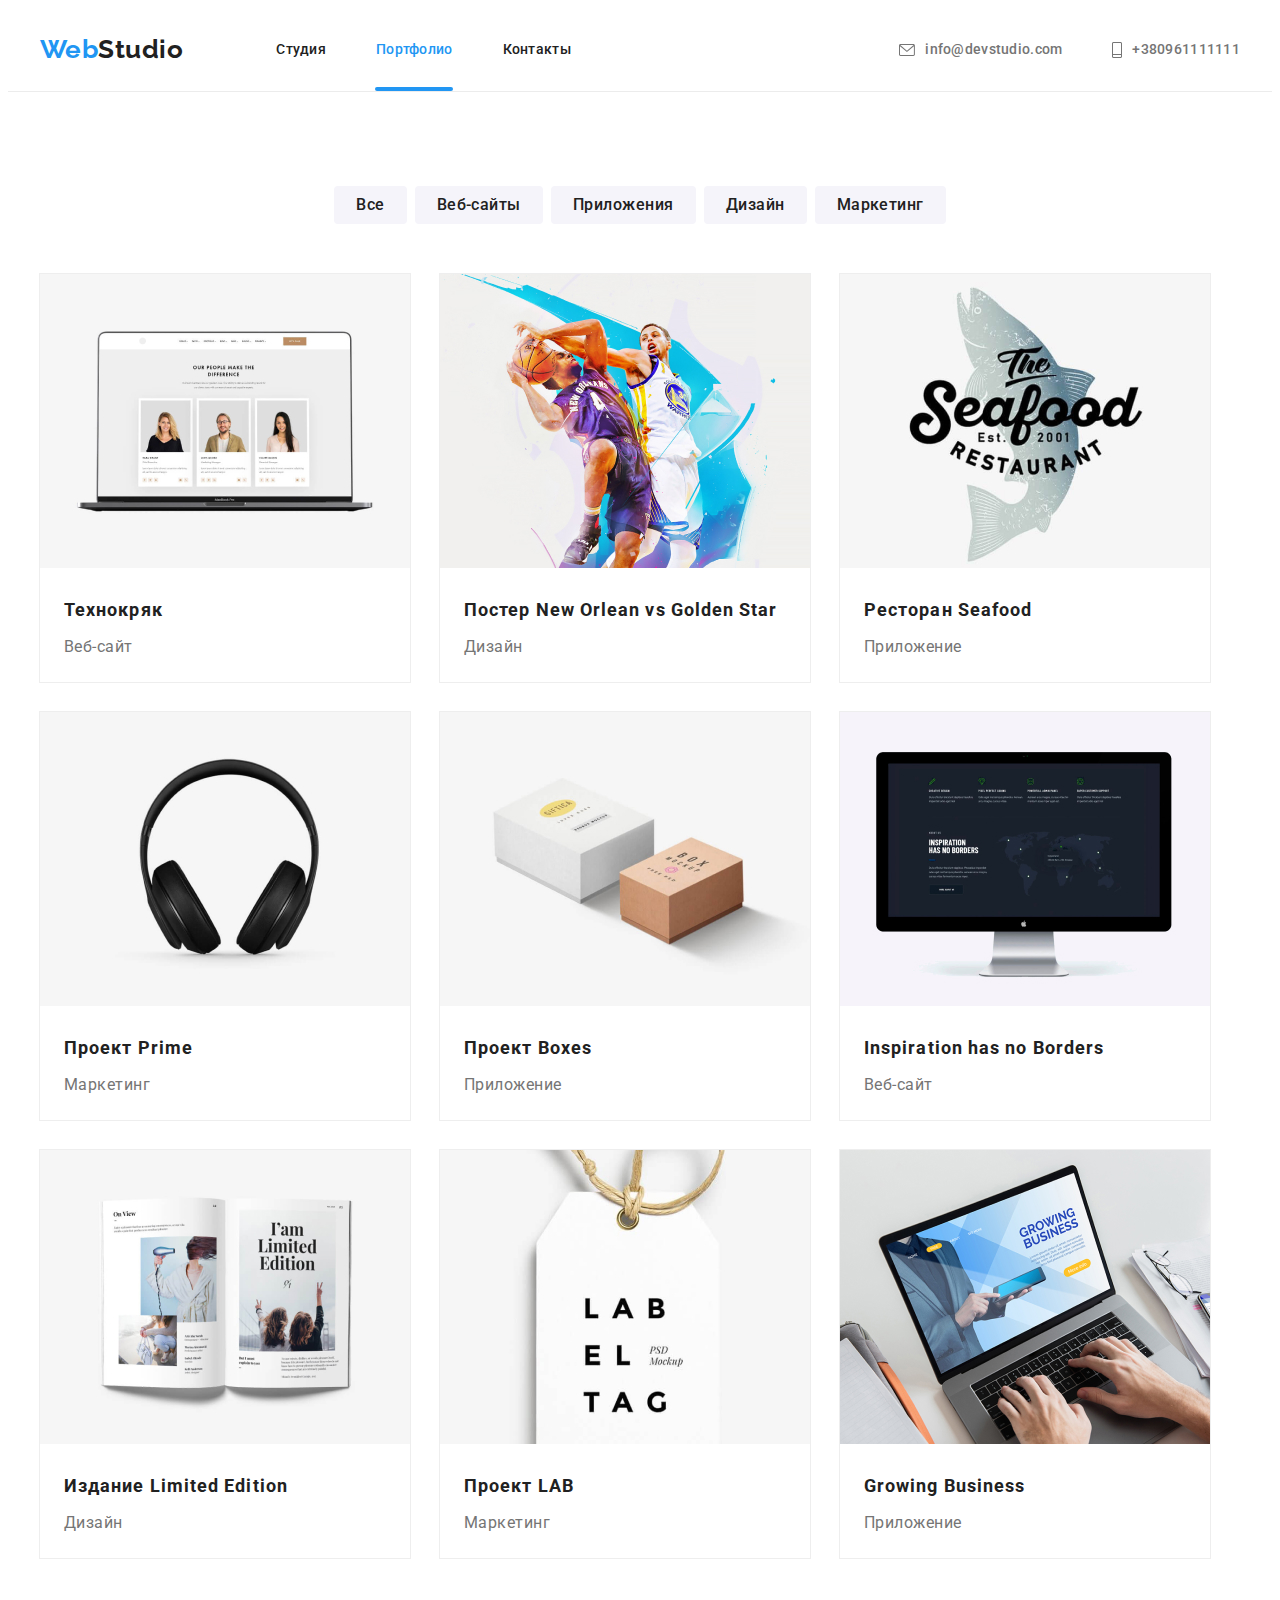
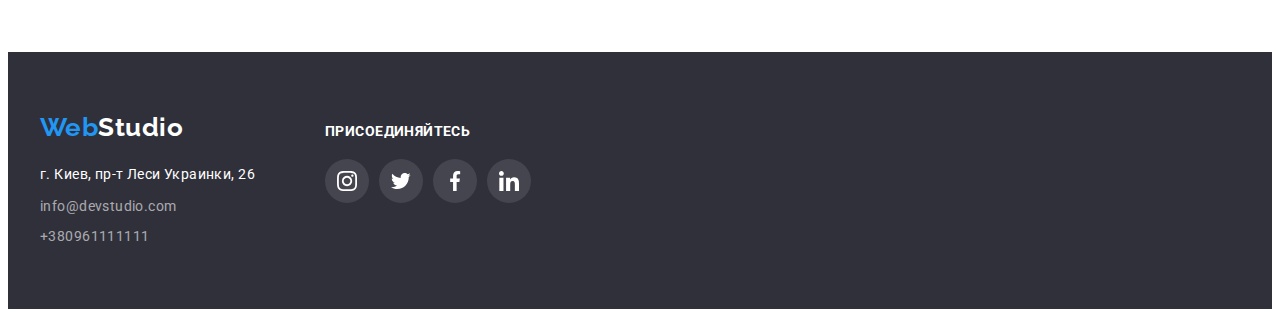
==== portfolio.html @ 8b128178 "INITIAL" ====
<!DOCTYPE html>
<html lang="ru">
<head>
    <meta charset="UTF-8">
    <meta name="viewport" content="width=device-width, initial-scale=1.0">
    <title>Document</title>
    <link rel="stylesheet" href="https://cdnjs.cloudflare.com/ajax/libs/modern-normalize/1.0.0/modern-normalize.min.css"
        integrity="sha512-ISS7cAi1PEhQ8jnbJpJZMd29NlhNj4AWYyLOSp2CE/CsHxTCu+r+t0D2yoJudVrd0/8fTVPUVDzY5Tvli75u/g=="
        crossorigin="anonymous" />
    <link rel="preconnect" href="https://fonts.gstatic.com">
    <link href="https://fonts.googleapis.com/css2?family=Raleway:wght@700&family=Roboto:wght@400;500;700;900&display=swap"
        rel="stylesheet">
    
    <link rel="stylesheet" href="./css/styles.css">
</head>
<body>
    <header class="header-container">
        <!-- Navigation container -->
    
        <div class="container-margin">

            <div class="main-nav">

            <nav class="main-nav">
    
    
                <a href="./index.html" class="logo">
                    <p class="">Web<span class="logo-black">Studio</span></p>
                </a>
    
                <ul class="site-nav">
    
                    <li class="item to-logo"><a href="./index.html" class="link"> Студия</a></li>
                    <li class="item"><a href="./portfolio.html" class="link current active-line-portf"> Портфолио</a></li>
                    <li class="item"><a href="" class="link"> Контакты</a></li>
    
                </ul>
    
    
            </nav>
    
            <!-- Contact container -->
            <ul class="site-nav auto-margin ">
            
            
                <li class="item icon">
                    <a class="link text-secondary icon-maill " href="mailto:info@devstudio.com">
                        <svg class="maill">
            
                            <use href="./img/symbol-defs.svg#icon-mail">
            
                            </use>
                        </svg>info@devstudio.com</a>
            
                </li>
            
                <li class="item icon">
                    <a class="link text-secondary icon-tel" href="tel:+380961111111">
                        <svg class="tel">
            
                            <use href="./img/symbol-defs.svg#icon-tell">
            
                            </use>
                        </svg>+380961111111</a>
            
                </li>
            
            </ul>
    
        </div>
        
        </div>
    
    </header>

        <!-- Navigation our work --> 
         
        <main>                                     
        <section class="work-nav">
            <div class="container-portfolio">
                <h1 hidden>Примеры наших проектов</h1>
                
                
                <ul class="navigation">
                    <li class="navigation-page">
                        <button class="nav-title" type="button">Все</button>
                    </li>

                    <li class="navigation-page">
                        <button class="nav-title" type="button"> Веб-сайты</button>
                    </li>

                    <li class="navigation-page">
                    <button class="nav-title" type="button">Приложения</button>
                    </li>

                    <li class="navigation-page">
                        <button class="nav-title" type="button"> Дизайн</button>
                    </li>

                    <li class="navigation-page">
                        <button class="nav-title" type="button">Маркетинг</button>
                    </li>
                    
                </ul>
                
                <!-- examples of work -->
                
                <ul class="examples">
                    <li class="examples-work">
                        
                        <a class="examples-focus" href="">
                            <div class="portfolio-image">
                            <img src="./img/portfolio/img1.jpg" alt="Веб-сайт" width="370" height="294">
                        
                            <div class="examples-description">
                                <p class="description">Технокряк это современная площадка распространения коронавируса. Компании используют эту платформу для цифрового
                                шпионажа и атак на защищённые сервера конкурентов.</p>
                            </div>
                        </div>
                            <div class="examples-cont">
                                <h2 class="examples-title">Технокряк</h2>
                                <p class="variety">Веб-сайт</p>
                            </div>
                             
                        </a>
                     
                    </li>
                
                    <li class="examples-work">
                        <a class="examples-focus" href="">
                            <div class="portfolio-image">
                            <img src="./img/portfolio/img2.jpg" alt="Дизайн постера" width="370" height="294">
                            <div class="examples-description">
                                <p class="description">Технокряк это современная площадка распространения коронавируса. Компании используют эту
                                    платформу для цифрового
                                    шпионажа и атак на защищённые сервера конкурентов.</p>
                            </div>
                            </div>
                            <div class="examples-cont">
                                <h2 class="examples-title">Постер New Orlean vs Golden Star</h2>
                                <p class="variety">Дизайн</p>
                            </div>
                        
                        </a>
                
                    </li>
                
                    <li class="examples-work">
                        <a class="examples-focus" href="">
                            <div class="portfolio-image">
                            <img src="./img/portfolio/img3.jpg" alt="Приложение для ресторана" width="370" height="294">
                        <div class="examples-description">
                            <p class="description">Технокряк это современная площадка распространения коронавируса. Компании используют эту
                                платформу для цифрового
                                шпионажа и атак на защищённые сервера конкурентов.</p>
                        </div>
                        </div>
                            <div class="examples-cont">
                                <h2 class="examples-title">Ресторан Seafood</h2>
                                <p class="variety">Приложение</p>
                            </div>
                            
                        </a>
                
                    </li>
                
                    <li class="examples-work">
                        <a class="examples-focus" href="">
                            <div class="portfolio-image">
                            <img src="./img/portfolio/img4.jpg" alt="Маркетинг проект" width="370" height="294">
                            <div class="examples-description">
                                <p class="description">Технокряк это современная площадка распространения коронавируса. Компании используют эту платформу для цифрового
                                шпионажа и атак на защищённые сервера конкурентов.</p>
                            </div>
                            </div>
                            <div class="examples-cont">
                                <h2 class="examples-title">Проект Prime</h2>
                                <p class="variety">Маркетинг</p>
                            </div>
                            
                        </a>
                
                    </li>
                
                    <li class="examples-work">
                        <a class="examples-focus" href="">
                            <div class="portfolio-image">
                            <img src="./img/portfolio/img5.jpg" alt="Приложение" width="370" height="294">
                            <div class="examples-description">
                                <p class="description">Технокряк это современная площадка распространения коронавируса. Компании используют эту платформу для цифрового
                                шпионажа и атак на защищённые сервера конкурентов.</p>
                            </div>
                            </div>
                            <div class="examples-cont">
                                <h2 class="examples-title">Проект Boxes</h2>
                                <p class="variety">Приложение</p>
                            </div>
                            
                        </a>
                
                    </li>
                
                    <li class="examples-work">
                        <a class="examples-focus" href="">
                            <div class="portfolio-image">
                            <img src="./img/portfolio/img6.jpg" alt="Веб-сайт" width="370" height="294">
                            <div class="examples-description">
                                <p class="description">Технокряк это современная площадка распространения коронавируса. Компании используют эту платформу для цифрового
                                шпионажа и атак на защищённые сервера конкурентов.</p>
                            </div>
                            </div>
                            <div class="examples-cont">
                                <h2 class="examples-title">Inspiration has no Borders</h2>
                                <p class="variety">Веб-сайт</p>
                            </div>
                            
                        </a>
                
                    </li>
                
                    <li class="examples-work">
                        <a class="examples-focus" href="">
                            <div class="portfolio-image">
                            <img src="./img/portfolio/img7.jpg" alt="Дизайн издания" width="370" height="294">
                           <div class="examples-description">
                                <p class="description">Технокряк это современная площадка распространения коронавируса. Компании используют эту платформу для цифрового
                                шпионажа и атак на защищённые сервера конкурентов.</p>
                            </div>
                            </div>
                            <div class="examples-cont">
                                <h2 class="examples-title">Издание Limited Edition</h2>
                                <p class="variety">Дизайн</p>
                           </div>
                            
                        </a>
                
                    </li>
                
                    <li class="examples-work">
                        <a class="examples-focus" href="">
                            <div class="portfolio-image">
                            <img src="./img/portfolio/img8.jpg" alt="Маркетинг проект" width="370" height="294">
                            <div class="examples-description">
                                <p class="description">Технокряк это современная площадка распространения коронавируса. Компании используют эту платформу для цифрового
                                шпионажа и атак на защищённые сервера конкурентов.</p>
                            </div>
                            </div>
                            <div class="examples-cont">
                                <h2 class="examples-title">Проект LAB</h2>
                                <P class="variety">Маркетинг</P>
                            </div>
                            
                        </a>
                
                    </li>
                
                    <li class="examples-work">
                        <a class="examples-focus" href="">
                            <div class="portfolio-image">
                            <img src="./img/portfolio/img9.jpg" alt="Приложение Growing Business" width="370" height="294">
                            <div class="examples-description">
                                <p class="description">Технокряк это современная площадка распространения коронавируса. Компании используют эту платформу для цифрового
                                шпионажа и атак на защищённые сервера конкурентов.</p>
                            </div>
                            </div>
                            <div class="examples-cont">
                                <h2 class="examples-title">Growing Business</h2>
                                <p class="variety">Приложение</p>
                            </div>
                            
                        </a>
                
                    </li>
                
                </ul>

            </div>
                         
        </section>
        </main>

<footer class="main-footer">

    <div class="container-footer">
        <address class="map-addres">
            <a href="/" class="logo">
                <p class="logotype">Web<span class="logo-white">Studio</span></p>
            </a>

            <a class="link color" href="https://goo.gl/maps/P3N7a8cpFeK4ErDN9"> г. Киев, пр-т Леси Украинки, 26</a>

            <ul class="main-addres">
                <li class="mail-link">
                    <a class="link" href="mailto:info@devstudio.com">info@devstudio.com</a>
                </li>

                <li class="tell-link">
                    <a class="link" href="tel:+380961111111">+380961111111</a>
                </li>
            </ul>

        </address>
        <div class="webstudio-cont">
            <p class="our-social-link">ПРИСОЕДИНЯЙТЕСЬ</p>


            <ul class="webstydio-social-list">
                <li class="webstydio-item">
                    <a class="webstydio-link" href="">
                        <svg class="social-icon-footer">
                            <use href="./img/symbol-defs.svg#icon-instagram">

                            </use>
                        </svg>
                    </a>
                </li>
                <li class="webstydio-item">
                    <a class="webstydio-link" href="">
                        <svg class="social-icon-footer">
                            <use href="./img/symbol-defs.svg#icon-twiter">

                            </use>
                        </svg>
                    </a>
                </li>
                <li class="webstydio-item">
                    <a class="webstydio-link" href="">
                        <svg class="social-icon-footer">
                            <use href="./img/symbol-defs.svg#icon-facebook">

                            </use>
                        </svg>
                    </a>
                </li>
                <li class="webstydio-item">
                    <a class="webstydio-link" href="">
                        <svg class="social-icon-footer">
                            <use href="./img/symbol-defs.svg#icon-linkedin">

                            </use>
                        </svg>
                    </a>
                </li>
            </ul>
        </div>
    </div>

</footer>


</body>
</html>
---- css/styles.css ----
/* основний колір заголовків| color: #212121 */
/* масивний текст| color: #757575 */
/* білий колір(фон,герой)| color: #FFFFFF */
/* колір силок| color: #2196F3 */
/* footer color (фон)| background: #2f303a  */
/* our team(фон) |background: #F5F4FA */

:root {
  --main-color-titles-color: #212121;
  --massive-text-color: #757575;
  --white-bg-color: #ffffff;
  --color-forces-color: #2196f3;
  --footer-background-color: #2f303a;
  --our-team: #f5f4fa;
  --main-letter-spacing: 0.03em;
}

body {
  background-color: var(--white-bg-color);
  color: var(--massive-text-color);
  font-family: Roboto, sans-serif;
  letter-spacing: var(--main-letter-spacing);
}

a {
  text-decoration: none;
}

ul {
  list-style: none;
}

.header-container {
  border-bottom: 1px solid #ececec;
}

.main-nav {
  display: flex;
  align-items: center;
  position: relative;
}

.container-margin {
  width: 1200px;
  margin-right: auto;
  margin-left: auto;

  padding-left: 15px;
  padding-right: 15px;
}

.container-discharge {
  width: 1200px;
  margin-right: auto;
  margin-left: auto;

  padding-left: 15px;
  padding-right: 15px;
  margin-bottom: 0;
}

.container {
  width: 1200px;
  margin-right: auto;
  margin-left: auto;

  padding-left: 15px;
  padding-right: 15px;
}

/* logo*/

.logo {
  color: var(--color-forces-color);

  font-family: Raleway, sans-serif;
  font-weight: 700;

  font-size: 26px;
  line-height: 1.2;
  text-decoration: none;
  display: flex;
  align-items: center;
  font-style: normal;
}

.logo-black {
  color: var(--main-color-titles-color);
}

.logo-white {
  color: var(--white-bg-color);
}

/*navigate*/

.site-nav .link {
  color: var(--main-color-titles-color);
  text-decoration: none;
  display: block;
  padding-top: 32px;
  padding-bottom: 32px;
  transition: all 250ms cubic-bezier(0.4, 0, 0.2, 1);
}

.site-nav .text-secondary {
  color: var(--massive-text-color);
}

.site-nav .link.current {
  color: var(--color-forces-color);
}

.active-line::after {
  position: absolute;
  content: '';
  display: block;
  width: 48px;
  height: 4px;
  border-radius: 2px;
  bottom: 0;

  background-color: var(--color-forces-color);
}

.active-line-portf::after {
  position: absolute;
  content: '';
  display: block;
  width: 78px;
  height: 4px;
  border-radius: 2px;
  bottom: 0;

  background-color: var(--color-forces-color);
}

/* .item {
  position: relative;
} */

.site-nav {
  padding-left: 0;
}

.site-nav {
  font-weight: 500;
  font-size: 14px;
  line-height: 1.14;
  letter-spacing: 0.02em;
  margin-top: 0;
  margin-bottom: 0;
  display: flex;
}

.site-nav .to-logo {
  margin-left: 93px;
}

.auto-margin {
  margin-left: auto;
}

.site-nav .item + .item {
  margin-left: 50px;
}

.link:hover,
.link:focus {
  color: var(--color-forces-color);
}

.icon-maill {
  content: '';

  display: flex;
  position: relative;
}

.maill {
  height: 12px;
  width: 16px;
  fill: #757575;
  margin-right: 10px;
}

.link:hover .maill,
.link:focus .maill {
  fill: var(--color-forces-color);
}

.icon-tel {
  content: '';
  display: inline-flex;
  position: relative;
}

.tel {
  height: 16px;
  width: 10px;
  margin-right: 10px;
  fill: #757575;
}

.link:hover .tel,
.link:focus .tel {
  fill: var(--color-forces-color);
}

.item .link {
  display: flex;
  justify-content: center;
  align-items: center;
}

/* HERO */

.hero {
  background-color: var(--footer-background-color);
  text-align: center;

  padding-bottom: 200px;
  margin-top: 0;

  max-width: 1600px;
  max-height: 600px;
  margin-left: auto;
  margin-right: auto;

  background-image: linear-gradient(
      rgba(47, 48, 58, 0.4),
      rgba(47, 48, 58, 0.4)
    ),
    url(../img/hero/hero.jpg);

  background-repeat: no-repeat;
  background-size: cover;
  background-position: center;
}

.hero .hero-title {
  color: var(--white-bg-color);

  font-weight: 900;
  font-size: 44px;
  line-height: 1.4;
  letter-spacing: 0.06em;
  margin-top: 0;
  margin-bottom: 0;
  padding-top: 200px;
}

/*Our advantages */

.container-advantages {
  width: 1200px;
  margin-right: auto;
  margin-left: auto;

  padding-left: 15px;
  padding-right: 15px;
}

.advantages {
  padding-top: 94px;
}

.advantages-list {
  margin-top: 0;
  margin-bottom: 0;
  display: flex;
  padding-left: 0;
}

.advantages-list .advantages-item + .advantages-item {
  margin-left: 30px;
}

.advantages .advantages-title {
  color: var(--main-color-titles-color);
  font-weight: 700;
  font-size: 14px;
  line-height: 1.14;
  margin-top: 0;
  margin-bottom: 10px;
}

.advantages .text {
  font-weight: 400;
  font-size: 14px;
  line-height: 1.7;
  margin-top: 0;
  margin-bottom: 0;
}

.icon-advantages {
  content: '';
  display: flex;
  width: 270px;
  height: 120px;
  align-items: center;
  justify-content: center;

  background-color: #f5f4fa;
  margin-bottom: 30px;
  border-radius: 4px;
}

.icom-svg {
  width: 70px;
  height: 70px;
}

/* our work and team*/

.section .section-title {
  color: var(--main-color-titles-color);

  font-weight: 700;
  font-size: 36px;
  line-height: 1.2;
  margin-top: 0;
  margin-bottom: 0;
  text-align: center;
}

.section {
  padding-bottom: 94px;
  padding-top: 94px;
}

.section .out-work {
  margin-top: 0;
  margin-bottom: 50px;
}

.section .team-margin {
  margin-bottom: 50px;
}

.out-work-img .img-work + .img-work {
  margin-left: 30px;
}

.out-work-img {
  display: flex;

  margin-bottom: 0;
  margin-top: 0;
  padding-left: 0;
}

.our-work-box img {
  display: block;
}

.our-work-box {
  position: relative;
}

.position-our-work {
  position: absolute;
  background-color: rgba(47, 48, 58, 0.8);
  width: 100%;
  height: 70px;
  bottom: 0;
}

.tex-box {
  font-family: Roboto;
  font-weight: 700;
  font-size: 14px;
  line-height: 1.14;
  text-align: center;
  letter-spacing: 0.03em;
  color: #ffffff;
  margin: 27px 82px;
}

.our-team {
  display: flex;
  margin-top: 0;
  margin-bottom: 0;
  padding-left: 0;
}

.our-team > .team {
  background-color: var(--white-bg-color);
  text-align: center;
  outline: 1px solid rgba(0, 0, 0, 0.25);
  box-shadow: 0px 1px 3px rgba(0, 0, 0, 0.12), 0px 1px 1px rgba(0, 0, 0, 0.14),
    0px 2px 1px rgba(0, 0, 0, 0.2);
  border-radius: 0px 0px 4px 4px;
}

.our-team .team:not(:last-child) {
  margin-right: 30px;
}

.team .worker {
  padding-bottom: 0;
  padding-top: 0;
}

.background-team {
  background-color: var(--our-team);
}

.team-container {
  margin-bottom: 0;
  width: 1200px;
  margin-right: auto;
  margin-left: auto;

  padding-left: 15px;
  padding-right: 15px;

  background-color: var(--our-team);
}

.section .worker {
  display: block;
  font-weight: 500;
  font-size: 16px;
  line-height: 1.2;
  padding-top: 30px;
}

.section .section-title > .worker {
  padding-top: 30px;
}

.section .profession {
  font-weight: 400;
  font-size: 16px;
  line-height: 1.2;
  margin-top: 0;
  margin-bottom: 0;

  padding-top: 10px;
}

.our-team .team-cart {
  padding-bottom: 30px;
}

.social {
  padding: 0;
  padding-top: 16px;
  padding-bottom: 30px;
  display: inline-flex;
}

.social-link {
  content: '';
  display: inline-flex;
  align-items: center;
  justify-content: center;
  width: 44px;
  height: 44px;
  background-color: var(--white-bg-color);
  border-radius: 50%;
  transition: background-color 250ms cubic-bezier(0.4, 0, 0.2, 1);
}

.social-icon {
  width: 20px;
  height: 20px;
  fill: #afb1b8;
  transition: all 250ms cubic-bezier(0.4, 0, 0.2, 1);
}

.social-link:hover .social-icon,
.social-link:focus .social-icon {
  fill: var(--white-bg-color);
}

.social-link:hover,
.social-link:focus {
  background-color: var(--color-forces-color);
}

.team-link:not(:last-child) {
  margin-right: 10px;
}

/* CLIENTS */

.clients {
  padding-left: 0;
  margin-bottom: 0;
  margin-top: 0;
  display: inline-flex;
}

.client-item {
  margin-top: 50px;
  border: 1px solid #afb1b8;
  border-radius: 4px;
  transition: border-color 250ms cubic-bezier(0.4, 0, 0.2, 1);
}

.one-client {
  width: 170px;
  height: 90px;
  content: '';
  display: flex;
  justify-content: center;
  align-items: center;
}

.client-logo {
  height: 49.226806640625px;
  width: 44.269989013671875px;
  fill: #afb1b8;
  transition: all 250ms cubic-bezier(0.4, 0, 0.2, 1);
}

.two-size {
  height: 52px;
  width: 40px;
}

.three-size {
  height: 42.6015625px;
  width: 41px;
}

.four-size {
  height: 42.02392578125px;
  width: 79.65714263916016px;
}

.five-size {
  height: 47px;
  width: 59px;
}

.six-size {
  height: 45.440185546875px;
  width: 88.4844970703125px;
}

.one-client:hover .client-logo,
.one-client:focus .client-logo {
  fill: var(--color-forces-color);
}

.client-item:hover,
.client-item:focus {
  border-color: var(--color-forces-color);
}

.clients .client-item:not(:last-child) {
  margin-right: 30px;
}

/*portfolio navigate*/

.container-portfolio {
  width: 1200px;
  margin-right: auto;
  margin-left: auto;

  padding-left: 15px;
  padding-right: 15px;
}

.work-nav {
  padding-top: 94px;
  padding-bottom: 94px;
}

.navigation .nav-title {
  color: var(--main-color-titles-color);
  margin-top: 0;
  margin-bottom: 0;
  transition: all 250ms cubic-bezier(0.4, 0, 0.2, 1);
}

.button {
  color: var(--white-bg-color);
  background-color: var(--color-forces-color);
  font-family: inherit;
  border-radius: 4px;
  border-color: transparent;
  display: inline-block;
  min-width: 200px;
  min-height: 50px;
  text-align: center;
  padding: 10px 32px;
  margin-top: 30px;
  cursor: pointer;
}

.navigation .nav-title:hover,
.navigation .nav-title:focus {
  color: var(--white-bg-color);
  background-color: var(--color-forces-color);
  box-shadow: 0px 3px 1px rgba(0, 0, 0, 0.1), 0px 1px 2px rgba(0, 0, 0, 0.08),
    0px 2px 2px rgba(0, 0, 0, 0.12);
}

.navigation .nav-title {
  font-family: inherit;

  font-weight: 500;
  font-size: 16px;
  line-height: 1.6;
  text-align: center;
  letter-spacing: var(--main-letter-spacing);

  border-radius: 4px;
  padding: 6px 22px;
  background-color: var(--our-team);
  border: transparent;
}

.navigation .navigation-page:not(:last-child) {
  margin-right: 8px;
}

.navigation {
  margin-top: 0;
  margin-bottom: 50px;
  display: flex;
  justify-content: center;
  text-align: center;
  padding-bottom: 0;
  padding-left: 0;
}

/*examples*/

.examples .examples-title {
  color: var(--main-color-titles-color);

  font-weight: 700;
  font-size: 18px;
  line-height: 2;
  letter-spacing: 0.06em;
  margin-top: 0;
  margin-bottom: 0;
  padding-bottom: 4px;
}

.examples {
  margin-top: 0;
  margin-bottom: 0;
  padding-left: 0;
  display: flex;
  flex-wrap: wrap;
}

.examples-work {
  margin-right: 30px;
  margin-bottom: 30px;
}

.examples-focus {
  display: block;
  margin-right: 0;

  outline: 1px solid #eeeeee;
  transition: box-shadow 250ms cubic-bezier(0.4, 0, 0.2, 1);
}

.examples-focus {
  overflow: hidden;
}

.examples-focus:hover,
.examples-focus:focus {
  box-shadow: 0px 1px 1px rgba(0, 0, 0, 0.12), 0px 4px 4px rgba(0, 0, 0, 0.06),
    1px 4px 6px rgba(0, 0, 0, 0.16);
}

.examples-work:nth-child(3n) {
  margin-right: 0;
}

.examples-work:nth-last-child(-n + 3) {
  margin-bottom: 0;
}

.examples .variety {
  color: var(--massive-text-color);

  font-weight: 400;
  font-size: 16px;
  line-height: 1.87;
  margin-top: 0;
  margin-bottom: 0;
}

.examples-cont {
  padding: 20px 24px;
}

.portfolio-image {
  position: relative;
  display: block;
}

.portfolio-image::before {
  content: '';
  position: absolute;
  width: 100%;
  height: 100%;
  transform: translateY(100%);

  opacity: 0;

  transition: transform 250ms cubic-bezier(0.4, 0, 0.2, 1),
    background-color 250ms cubic-bezier(0.4, 0, 0.2, 1);
}

.examples-focus:hover .portfolio-image::before,
.examples-focus:focus .portfolio-image::before {
  transform: translateY(0);
  opacity: 1;
  background-color: rgba(33, 150, 243, 0.9);
}

/* .portfolio-image:hover::before,
.portfolio-image:focus::before {
  transform: translateY(0);
  opacity: 1;
  background-color: rgba(33, 150, 243, 0.9);
} */

.examples-description {
  position: absolute;
  width: 100%;
  height: 100%;
  top: 50%;
  left: 50%;
  /* overflow: auto; */

  opacity: 0;
  transform: translate(-50%, -50%);
  transition: 250ms cubic-bezier(0.4, 0, 0.2, 1);
}

.examples-focus:hover .examples-description,
.examples-focus:focus .examples-description {
  opacity: 1;
  color: var(--white-bg-color);
}

.description {
  font-family: Roboto;
  font-weight: 400;
  font-size: 18px;
  line-height: 1.56;

  letter-spacing: 0.03em;
  padding: 63px 24px;
}

/* footer*/

footer {
  background-color: var(--footer-background-color);
  padding-bottom: 60px;
  padding-top: 60px;
}

.container-footer {
  width: 1200px;
  margin-right: auto;
  margin-left: auto;

  padding-left: 15px;
  padding-right: 15px;
  margin-bottom: 0;
}

.logotype {
  margin-top: 0;
  margin-bottom: 20px;
  padding-bottom: 0;
  padding-top: 0;
}

.main-addres {
  margin-top: 0;
  margin-bottom: 0;
  padding-left: 0;
}

.main-addres .mail-link {
  margin-bottom: 6px;
  margin-top: 9px;
}

.main-addres .tell-link {
  padding-bottom: 0;
  margin-bottom: 0;
}

footer .link {
  color: rgba(255, 255, 255, 0.6);
  font-style: normal;
  font-size: 14px;
  line-height: 1.7;
  letter-spacing: var(--main-letter-spacing);
}

.container-footer {
  display: flex;
  align-items: baseline;
}

.webstudio-cont {
  padding-left: 70px;
}

.our-social-link {
  font-family: Roboto;

  font-weight: 700;
  font-size: 14px;
  line-height: 1.14;
  letter-spacing: 0.03em;
  color: #ffffff;
  margin-top: 0;
  margin-bottom: 0;
}

.webstydio-social-list {
  margin-bottom: 0;
  margin-top: 20px;
  padding-left: 0;
  display: flex;
}

.webstydio-link {
  content: '';
  display: inline-flex;
  align-items: center;
  justify-content: center;
  width: 44px;
  height: 44px;
  background-color: rgba(255, 255, 255, 0.1);
  border-radius: 50%;
  transition: background-color 250ms cubic-bezier(0.4, 0, 0.2, 1);
}

.social-icon-footer {
  width: 20px;
  height: 20px;
  fill: #ffffff;
}

.webstydio-link:hover,
.webstydio-link:focus {
  background-color: var(--color-forces-color);
}

.social-icon {
  transition: all 250ms cubic-bezier(0.4, 0, 0.2, 1);
}

.webstydio-link:hover .social-icon,
.webstydio-link:focus .social-icon {
  fill: var(--white-bg-color);
}

.webstydio-item:not(:last-child) {
  margin-right: 10px;
}

footer .link:hover,
footer .link:focus {
  color: var(--color-forces-color);
}

footer .link.color {
  color: var(--white-bg-color);
  padding-bottom: 0;
}

/* backdrop and modal */

.backdrop {
  position: fixed;
  width: 100%;
  height: 100%;
  top: 50%;
  left: 50%;
  transform: translate(-50%, -50%);
  background-color: rgba(0, 0, 0, 0.2);
  transition: all 250ms cubic-bezier(0.4, 0, 0.2, 1);
}

.backdrop.is-hidden {
  opacity: 0;
  pointer-events: none;
}

.modal-hero {
  position: absolute;
  width: 528px;
  height: 581px;
  top: 50%;
  left: 50%;
  transform: translate(-50%, -50%);
  background-color: #fff;
}

.modal-link {
  position: absolute;

  width: 30px;
  height: 30px;
  background-color: transparent;
  cursor: pointer;
  border: 1px solid rgba(0, 0, 0, 0.1);
  border-radius: 50%;
  box-shadow: 0px 1px 3px rgba(0, 0, 0, 0.12), 0px 1px 1px rgba(0, 0, 0, 0.14),
    0px 2px 1px rgba(0, 0, 0, 0.2);
  top: 8px;
  right: 8px;
}

.modal-icon-close {
  width: 18px;
  height: 18px;
  display: flex;
}

textarea {
  resize: none;
}
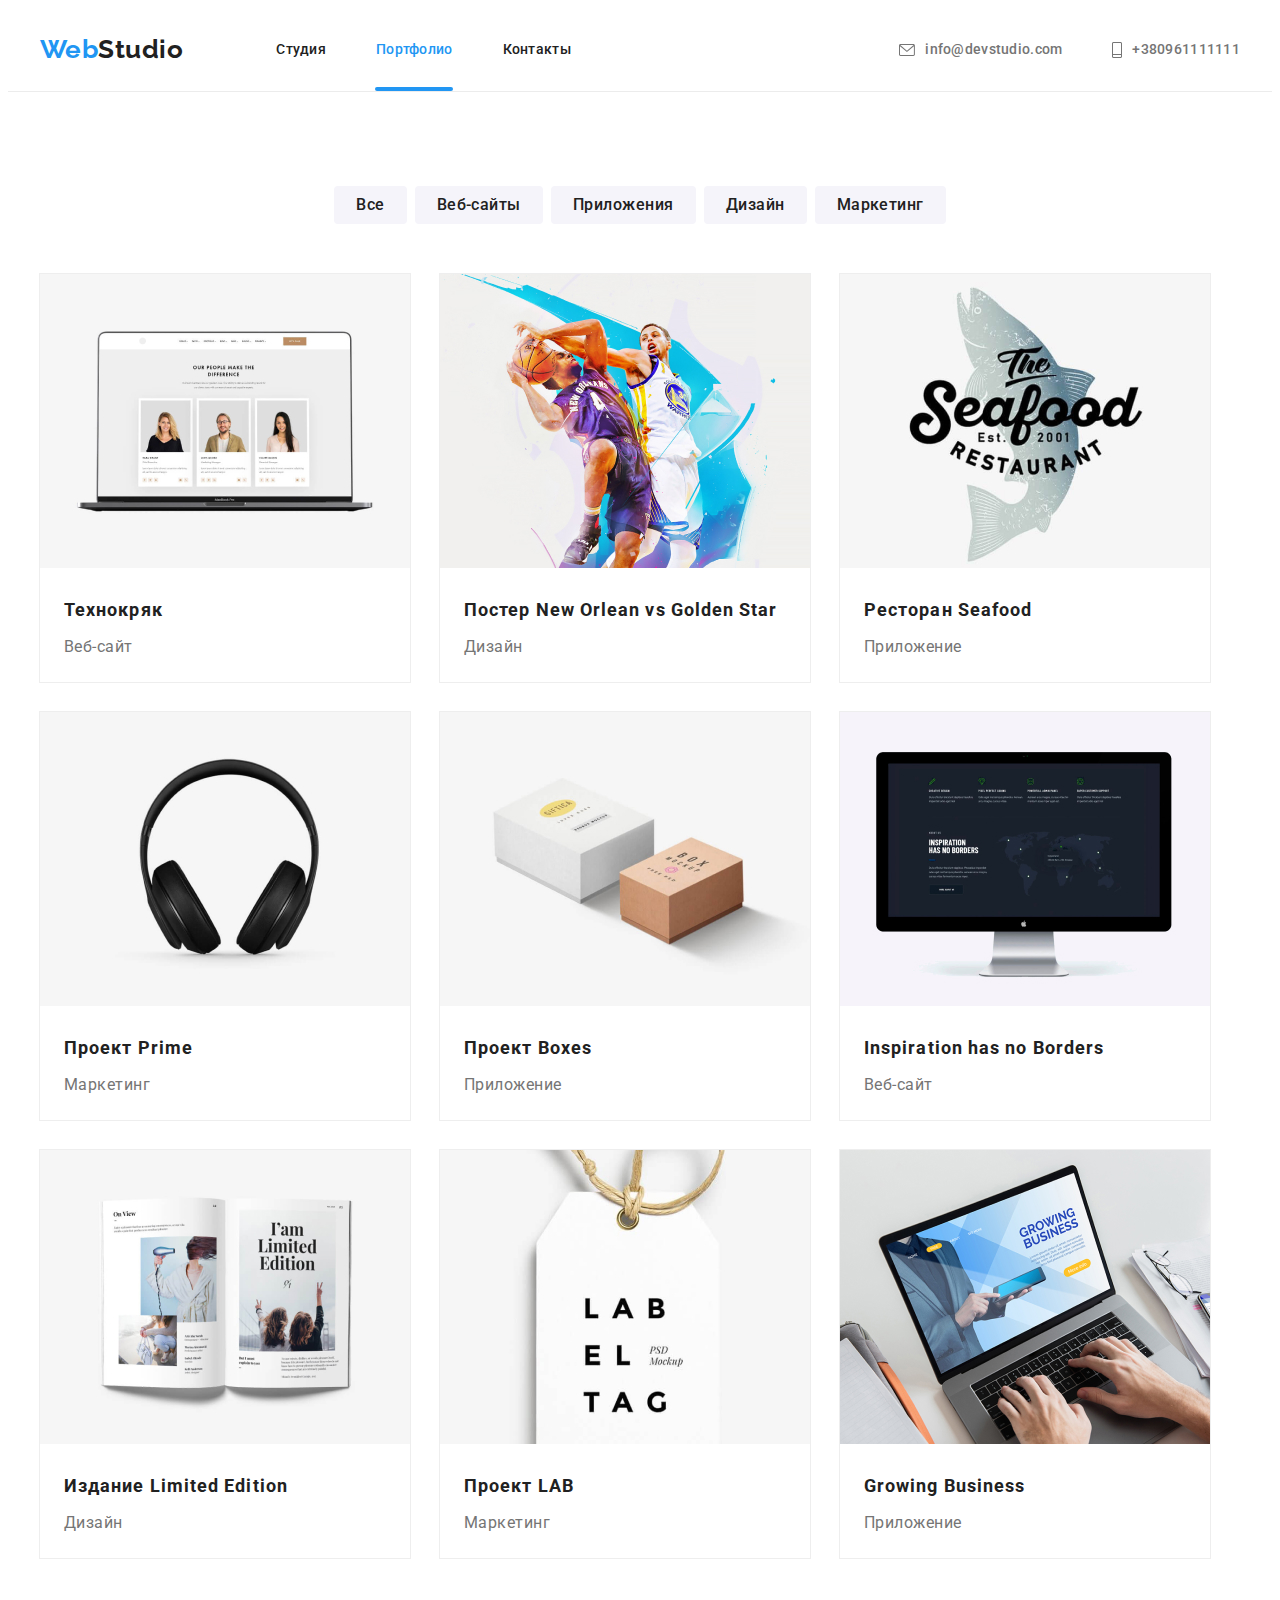
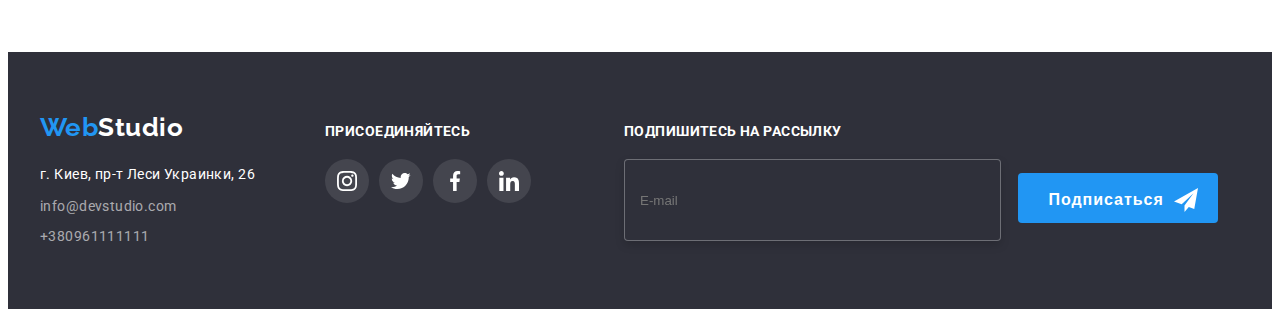
==== commit 0df98da8: "додає модалку футера в portfolio" ====
--- a/portfolio.html
+++ b/portfolio.html
@@ -19,13 +19,13 @@
     
         <div class="container-margin">
 
-            <div class="main-nav">
+            <div class="main-nav-container">
 
             <nav class="main-nav">
     
     
-                <a href="./index.html" class="logo">
-                    <p class="">Web<span class="logo-black">Studio</span></p>
+                <a href="./index.html" class="main-nav__logo">
+                    <p class="">Web<span class="main-nav__logo-black">Studio</span></p>
                 </a>
     
                 <ul class="site-nav">
@@ -284,8 +284,8 @@
 
     <div class="container-footer">
         <address class="map-addres">
-            <a href="/" class="logo">
-                <p class="logotype">Web<span class="logo-white">Studio</span></p>
+            <a href="/" class="main-nav__logo">
+                <p class="logotype">Web<span class="main-nav__logo-white">Studio</span></p>
             </a>
 
             <a class="link color" href="https://goo.gl/maps/P3N7a8cpFeK4ErDN9"> г. Киев, пр-т Леси Украинки, 26</a>
@@ -344,6 +344,28 @@
                 </li>
             </ul>
         </div>
+        
+        <div class="form-footer">
+        
+            <form action="">
+        
+                <p class="our-social-link">ПОДПИШИТЕСЬ НА РАССЫЛКУ</p>
+        
+                <input class="you-email" type="text" name="email" placeholder="E-mail" id="you-email-subscribe">
+        
+                <div class="button-subscribe-container">
+                    <button type="submit" class="button-subscribe"><span class="subscribe-telegram">Подписаться
+                            <svg class="subscribe-icon">
+                                <use href="./img/symbol-defs.svg#icon-icon-telegram">
+        
+                                </use>
+                            </svg>
+                        </span>
+                    </button>
+                </div>
+        
+            </form>
+        </div>
     </div>
 
 </footer>
--- a/css/styles.css
+++ b/css/styles.css
@@ -40,6 +40,12 @@
   position: relative;
 }
 
+.main-nav-container {
+  display: flex;
+  align-items: center;
+  position: relative;
+}
+
 .container-margin {
   width: 1200px;
   margin-right: auto;
@@ -70,7 +76,7 @@
 
 /* logo*/
 
-.logo {
+.main-nav__logo {
   color: var(--color-forces-color);
 
   font-family: Raleway, sans-serif;
@@ -84,11 +90,11 @@
   font-style: normal;
 }
 
-.logo-black {
+.main-nav__logo-black {
   color: var(--main-color-titles-color);
 }
 
-.logo-white {
+.main-nav__logo-white {
   color: var(--white-bg-color);
 }
 
@@ -134,10 +140,6 @@
 
   background-color: var(--color-forces-color);
 }
-
-/* .item {
-  position: relative;
-} */
 
 .site-nav {
   padding-left: 0;
@@ -722,13 +724,6 @@
   background-color: rgba(33, 150, 243, 0.9);
 }
 
-/* .portfolio-image:hover::before,
-.portfolio-image:focus::before {
-  transform: translateY(0);
-  opacity: 1;
-  background-color: rgba(33, 150, 243, 0.9);
-} */
-
 .examples-description {
   position: absolute;
   width: 100%;
@@ -876,9 +871,73 @@
   color: var(--color-forces-color);
 }
 
-footer .link.color {
+footer .color {
   color: var(--white-bg-color);
   padding-bottom: 0;
+}
+
+.form-footer {
+  display: flex;
+  align-items: flex-start;
+  margin-left: 93px;
+}
+
+.you-email {
+  width: 358px;
+  height: 50px;
+  margin-top: 20px;
+  padding-top: 15px;
+  padding-bottom: 15px;
+  padding-left: 15px;
+  border: 1px solid rgba(255, 255, 255, 0.3);
+  filter: drop-shadow(0px 4px 4px rgba(0, 0, 0, 0.15));
+  border-radius: 4px;
+  background: var(--footer-background-color);
+  color: var(--massive-text-color);
+}
+
+.button-subscribe-container {
+  display: inline;
+  margin-left: 12px;
+}
+
+.button-subscribe {
+  display: inline-block;
+  font-weight: 700;
+  font-size: 16px;
+  line-height: 1.87;
+
+  letter-spacing: 0.06em;
+  min-width: 200px;
+  height: 50px;
+  text-align: center;
+
+  border-radius: 4px;
+  padding-top: 10px;
+
+  padding-bottom: 10px;
+  padding-left: 29px;
+  color: var(--white-bg-color);
+  background-color: var(--color-forces-color);
+  border-color: transparent;
+  transition: all 250ms cubic-bezier(0.4, 0, 0.2, 1);
+}
+
+.button-subscribe:focus-within,
+.button-subscribe:hover {
+  box-shadow: 0px 4px 4px rgba(0, 0, 0, 0.15);
+}
+
+.subscribe-telegram {
+  display: flex;
+  align-items: center;
+  text-align: center;
+}
+
+.subscribe-icon {
+  width: 24px;
+  height: 24px;
+  margin-left: 10px;
 }
 
 /* backdrop and modal */
@@ -891,7 +950,7 @@
   left: 50%;
   transform: translate(-50%, -50%);
   background-color: rgba(0, 0, 0, 0.2);
-  transition: all 250ms cubic-bezier(0.4, 0, 0.2, 1);
+  transition: opacity 250ms cubic-bezier(0.4, 0, 0.2, 1);
 }
 
 .backdrop.is-hidden {
@@ -901,17 +960,21 @@
 
 .modal-hero {
   position: absolute;
-  width: 528px;
-  height: 581px;
+  min-width: 528px;
   top: 50%;
   left: 50%;
   transform: translate(-50%, -50%);
   background-color: #fff;
+  box-shadow: 0px 1px 3px rgba(0, 0, 0, 0.12), 0px 1px 1px rgba(0, 0, 0, 0.14),
+    0px 2px 1px rgba(0, 0, 0, 0.2);
+  border-radius: 4px;
 }
 
 .modal-link {
   position: absolute;
-
+  display: flex;
+  align-items: center;
+  justify-content: center;
   width: 30px;
   height: 30px;
   background-color: transparent;
@@ -920,16 +983,214 @@
   border-radius: 50%;
   box-shadow: 0px 1px 3px rgba(0, 0, 0, 0.12), 0px 1px 1px rgba(0, 0, 0, 0.14),
     0px 2px 1px rgba(0, 0, 0, 0.2);
+  /* transform: translateY(-41px); */
   top: 8px;
   right: 8px;
+  background-color: #fff;
+  transition: transform 250ms cubic-bezier(0.4, 0, 0.2, 1);
+}
+
+.modal-hero:focus-within .modal-link {
+  /* transform: translateY(0px); */
+  fill: var(--color-forces-color);
 }
 
 .modal-icon-close {
   width: 18px;
   height: 18px;
-  display: flex;
 }
 
 textarea {
   resize: none;
 }
+
+.form {
+  display: block;
+  margin-left: 40px;
+  margin-right: 40px;
+  padding-top: 40px;
+  padding-bottom: 40px;
+}
+
+.modal-title {
+  font-weight: 700;
+  font-size: 20px;
+  line-height: 1.15;
+  text-align: center;
+  letter-spacing: 0.03em;
+  display: block;
+  margin-top: 0;
+  margin-bottom: 12px;
+
+  padding: 0;
+  color: var(--main-color-titles-color);
+}
+
+.form-label {
+  position: relative;
+  display: flex;
+  flex-direction: column;
+
+  margin-bottom: 10px;
+  font-size: 12px;
+  line-height: 1.166;
+  letter-spacing: 0.01em;
+  font-family: inherit;
+}
+
+.form-input {
+  margin-top: 4px;
+  padding: 10px;
+  padding-left: 35px;
+  border-radius: 4px;
+  background: #ffffff;
+  border: 1px solid rgba(33, 33, 33, 0.2);
+  transition: border-color 250ms cubic-bezier(0.4, 0, 0.2, 1);
+}
+
+.form-input:focus-within {
+  border-color: var(--color-forces-color);
+  outline: none;
+}
+
+.modal-svg {
+  position: absolute;
+  left: 12px;
+  top: 28px;
+  width: 12px;
+  height: 12px;
+  transition: fill 250ms cubic-bezier(0.4, 0, 0.2, 1);
+}
+
+.modal-svg:focus {
+  fill: var(--color-forces-color);
+}
+
+.form-input:focus + .modal-svg {
+  fill: var(--color-forces-color);
+  border-color: var(--color-forces-color);
+}
+
+.reset {
+  margin-bottom: 20px;
+}
+
+.text-area {
+  font-size: 14px;
+  margin-top: 4px;
+  padding: 12px 16px;
+  border-radius: 4px;
+  border: 1px solid rgba(33, 33, 33, 0.2);
+}
+
+.text-area:focus-within {
+  border-color: var(--color-forces-color);
+  outline: none;
+}
+
+.form-label-checkbox {
+  position: relative;
+  display: flex;
+  align-items: center;
+  justify-content: center;
+  font-size: 14px;
+  line-height: 1.71;
+  letter-spacing: 0.03em;
+  margin-bottom: 30px;
+  margin: 0;
+  padding: 0;
+}
+
+.underline-policy {
+  padding-left: 3px;
+  text-decoration-line: underline;
+  color: var(--color-forces-color);
+}
+
+/* .form-label-checkbox::after {
+  content: '';
+  width: 16px;
+  height: 15px;
+  display: inline-block;
+  outline: 1px solid blue;
+} */
+
+.visually-hidden {
+  position: absolute !important;
+  clip: rect(1px 1px 1px 1px); /* IE6, IE7 */
+  clip: rect(1px, 1px, 1px, 1px);
+  padding: 0 !important;
+  border: 0 !important;
+  height: 1px !important;
+  width: 1px !important;
+  overflow: hidden;
+}
+
+.form-checkbox {
+  /* -webkit-appearance: none;
+  -moz-appearance: none;
+  appearance: none; */
+
+  position: absolute;
+}
+
+.form-checkbox:checked + .icon-ok-checbox,
+.form-checkbox:focus:checked + .icon-ok-checbox {
+  background: var(--color-forces-color);
+  border-color: var(--color-forces-color);
+  background-image: url(../img/icon-policu-ok/okpolicy.svg);
+  background-size: contain;
+  background-repeat: no-repeat;
+  background-position: center;
+  background-origin: border-box;
+}
+
+.form-checkbox:focus-visible + .icon-ok-checbox {
+  border: 2px solid var(--color-forces-color);
+}
+
+.icon-ok-checbox {
+  margin-right: 8px;
+  /* background-image: url(../img/icon-policu-ok/border.svg); */
+  display: inline-block;
+  border: 2px solid black;
+  width: 16px;
+  height: 15px;
+  border-radius: 2px;
+  transition: focus 250ms cubic-bezier(0.4, 0, 0.2, 1);
+}
+
+.modal-svg-focus {
+  width: 16px;
+  height: 15px;
+  border-radius: 2px;
+  position: absolute;
+  top: 0;
+  left: 0;
+}
+
+.button-box {
+  display: flex;
+  align-items: center;
+  justify-content: center;
+}
+
+.button-modal {
+  color: var(--white-bg-color);
+  background-color: var(--color-forces-color);
+  font-family: inherit;
+  border-radius: 4px;
+  border-color: transparent;
+  min-width: 200px;
+  padding: 10px 55px;
+  cursor: pointer;
+  margin-top: 30px;
+  transition: all 250ms cubic-bezier(0.4, 0, 0.2, 1);
+}
+
+.button-modal:hover,
+.button-modal:focus {
+  border-color: #188ce8;
+  text-shadow: 0px 4px 4px rgba(0, 0, 0, 0.25);
+  box-shadow: 0px 4px 4px rgba(0, 0, 0, 0.15);
+}
